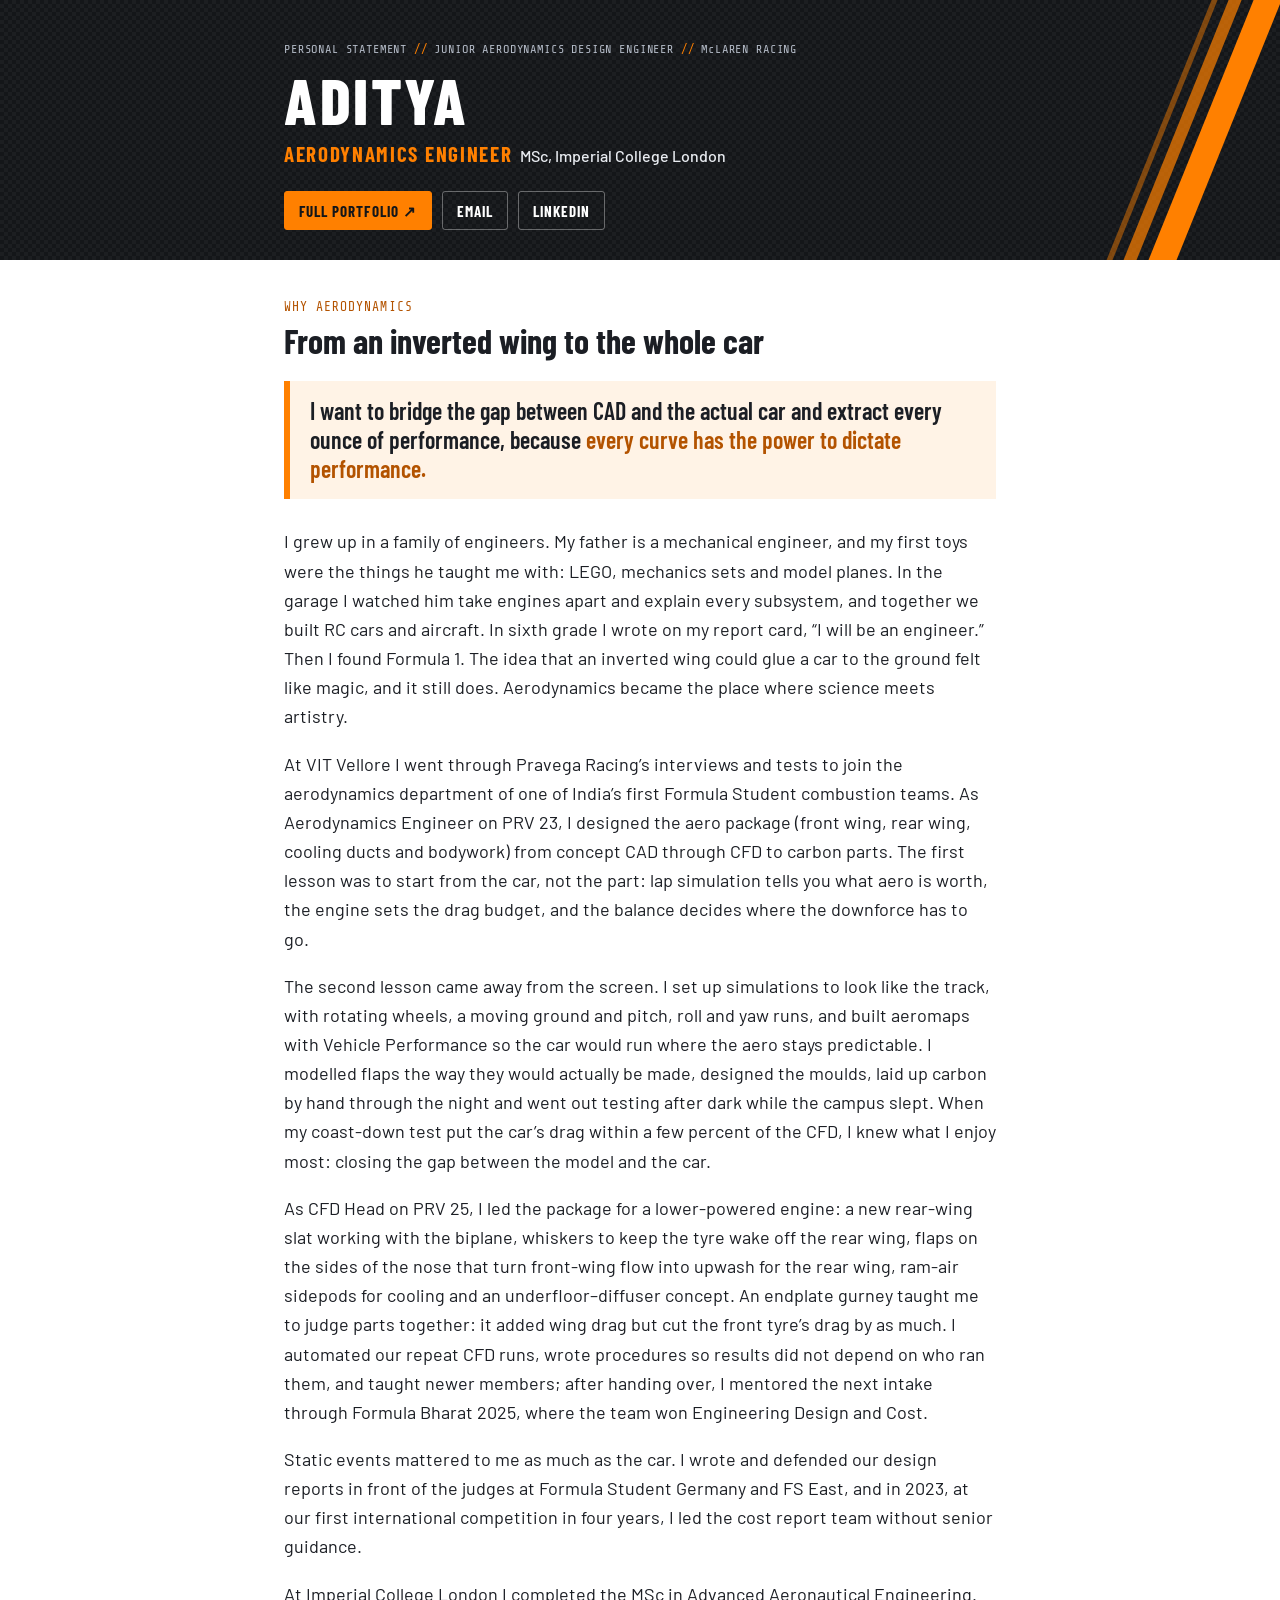
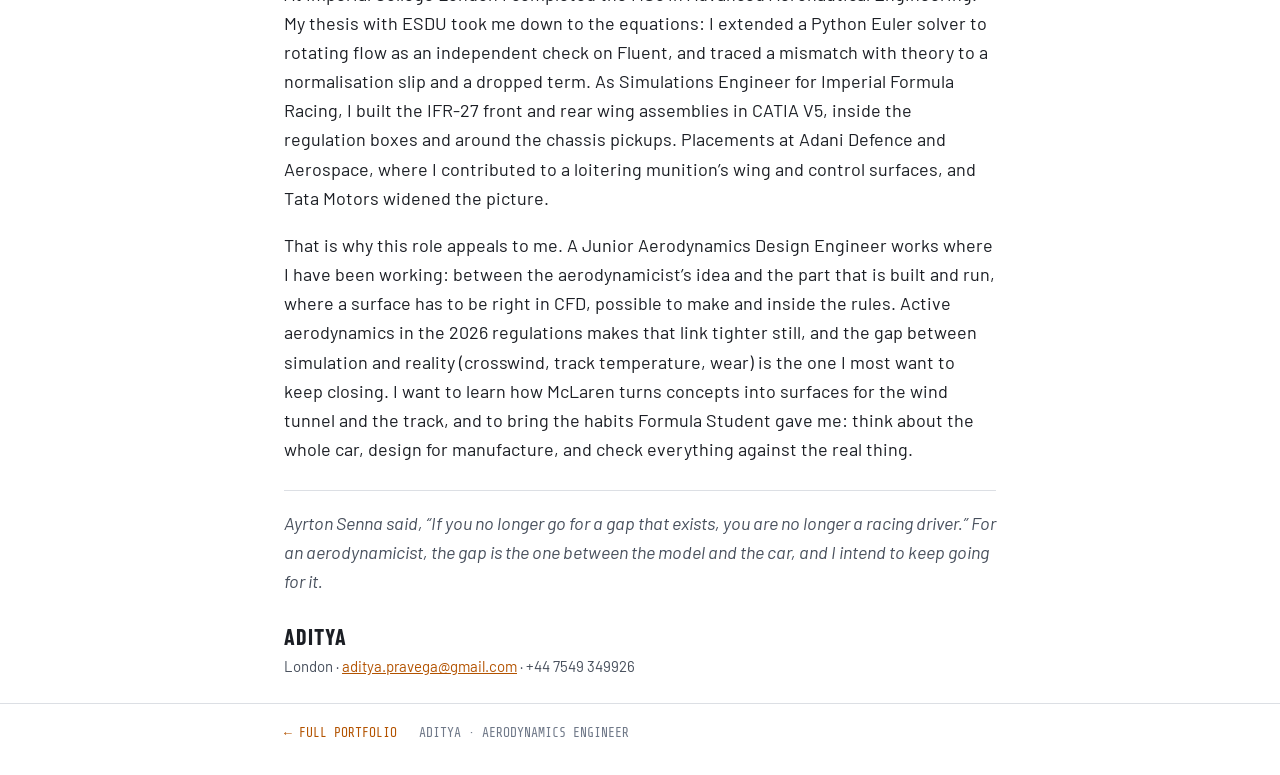
==== statement.html @ 050f0fa8 "Add personal statement page for the McLaren application Mobile-friendly statement.html linked from t" ====
<!doctype html>
<html lang="en-GB">
<head>
<meta charset="utf-8">
<meta name="viewport" content="width=device-width, initial-scale=1">
<title>Personal Statement — Aditya · Junior Aerodynamics Design Engineer</title>
<meta name="description" content="Personal statement by Aditya for the Junior Aerodynamics Design Engineer role at McLaren Racing.">
<meta name="author" content="Aditya">
<meta name="robots" content="noindex">
<meta property="og:title" content="Personal Statement — Aditya">
<meta property="og:description" content="Why aerodynamics, and how I take it from CAD to the car.">
<link rel="preconnect" href="https://fonts.googleapis.com">
<link rel="preconnect" href="https://fonts.gstatic.com" crossorigin>
<link href="https://fonts.googleapis.com/css2?family=Barlow+Condensed:wght@600;700;800&family=Barlow:ital,wght@0,400;0,500;0,600;1,400&family=Share+Tech+Mono&display=swap" rel="stylesheet">
<style>
  :root {
    --papaya: #FF8000; --papaya-ink: #B35300; --papaya-soft: #FFF3E6;
    --carbon: #141619; --ink: #1B1E24; --ink2: #474F5C; --ink3: #6F7888; --rule: #DCDFE4;
    --mono: "Share Tech Mono", ui-monospace, monospace;
    --cond: "Barlow Condensed", "Arial Narrow", sans-serif;
    --body: "Barlow", Arial, sans-serif;
  }
  * { box-sizing: border-box; }
  html { -webkit-text-size-adjust: 100%; }
  body { margin: 0; background: #fff; color: var(--ink); font-family: var(--body); font-size: 18px; line-height: 1.62; }
  a { color: var(--papaya-ink); }
  .hero { position: relative; overflow: hidden; color: #fff; background-color: var(--carbon);
    background-image: linear-gradient(45deg, rgba(255,255,255,.035) 25%, transparent 25%, transparent 75%, rgba(255,255,255,.035) 75%),
                      linear-gradient(45deg, rgba(255,255,255,.035) 25%, transparent 25%, transparent 75%, rgba(255,255,255,.035) 75%);
    background-size: 8px 8px; background-position: 0 0, 4px 4px; }
  .stripes { position: absolute; top: 0; bottom: 0; right: 4%; width: 140px; pointer-events: none; }
  .stripes i { position: absolute; top: -20px; bottom: -20px; transform: skewX(-22deg); background: var(--papaya); }
  .stripes i:nth-child(1) { right: 0; width: 28px; }
  .stripes i:nth-child(2) { right: 40px; width: 13px; opacity: .7; }
  .stripes i:nth-child(3) { right: 64px; width: 6px; opacity: .45; }
  .wrap { max-width: 760px; margin: 0 auto; padding: 0 24px; position: relative; }
  .hero .wrap { padding-top: 40px; padding-bottom: 30px; padding-right: 150px; }
  .eyebrow { font-family: var(--mono); font-size: 12px; letter-spacing: .07em; color: #B3BAC6; }
  .eyebrow b { color: var(--papaya); font-weight: 400; }
  h1 { font-family: var(--cond); font-weight: 800; font-size: 64px; line-height: .9; letter-spacing: .04em; margin: 12px 0 8px; }
  .role { font-family: var(--cond); font-weight: 700; font-size: 21px; letter-spacing: .08em; color: var(--papaya); }
  .role span { font-family: var(--body); font-weight: 500; font-size: 16px; letter-spacing: 0; color: #E9ECF1; margin-left: 8px; }
  .links { margin-top: 20px; display: flex; flex-wrap: wrap; gap: 10px; }
  .links a { font-family: var(--cond); font-weight: 700; font-size: 15px; letter-spacing: .07em; text-decoration: none; padding: 7px 14px 6px; border-radius: 3px; border: 1px solid rgba(255,255,255,.35); color: #fff; }
  .links a.primary { background: var(--papaya); border-color: var(--papaya); color: var(--carbon); }
  main .wrap { padding-top: 36px; padding-bottom: 24px; }
  .kicker { font-family: var(--mono); font-size: 13px; letter-spacing: .08em; color: var(--papaya-ink); }
  h2 { font-family: var(--cond); font-weight: 700; font-size: 34px; line-height: 1.05; margin: 6px 0 22px; }
  .pull { margin: 0 0 28px; background: var(--papaya-soft); border-left: 6px solid var(--papaya); padding: 16px 20px; font-family: var(--cond); font-weight: 600; font-size: 24px; line-height: 1.2; }
  .pull em { font-style: normal; color: var(--papaya-ink); }
  main p { margin: 0 0 18px; }
  .senna { margin: 26px 0 8px; padding-top: 18px; border-top: 1px solid var(--rule); font-style: italic; color: var(--ink2); }
  .sign { margin-top: 22px; font-family: var(--cond); font-weight: 700; font-size: 22px; letter-spacing: .06em; }
  .sign span { display: block; font-family: var(--body); font-weight: 400; font-size: 15px; letter-spacing: 0; color: var(--ink2); }
  footer { border-top: 1px solid var(--rule); }
  footer .wrap { padding-top: 18px; padding-bottom: 32px; display: flex; flex-wrap: wrap; gap: 8px 22px; font-family: var(--mono); font-size: 13px; color: var(--ink3); }
  footer a { text-decoration: none; }
  @media (max-width: 600px) {
    body { font-size: 16.5px; }
    .hero .wrap { padding: 28px 20px 24px; }
    .stripes { width: 80px; right: 0; opacity: .55; }
    h1 { font-size: 46px; }
    .role span { display: block; margin: 4px 0 0; }
    .wrap { padding-left: 20px; padding-right: 20px; }
    h2 { font-size: 28px; }
    .pull { font-size: 20px; padding: 14px 16px; }
  }
  @media print {
    .links { display: none; }
    body { font-size: 11pt; -webkit-print-color-adjust: exact; print-color-adjust: exact; }
  }
</style>
</head>
<body>
<header class="hero">
  <div class="stripes"><i></i><i></i><i></i></div>
  <div class="wrap">
    <div class="eyebrow">PERSONAL STATEMENT <b>//</b> JUNIOR AERODYNAMICS DESIGN ENGINEER <b>//</b> McLAREN RACING</div>
    <h1>ADITYA</h1>
    <div class="role">AERODYNAMICS ENGINEER<span>MSc, Imperial College London</span></div>
    <nav class="links">
      <a class="primary" href="./">FULL PORTFOLIO ↗</a>
      <a href="mailto:aditya.pravega@gmail.com">EMAIL</a>
      <a href="https://www.linkedin.com/in/aditya-kumar-747bcr7">LINKEDIN</a>
    </nav>
  </div>
</header>
<main>
  <div class="wrap">
    <div class="kicker">WHY AERODYNAMICS</div>
    <h2>From an inverted wing to the whole car</h2>
    <p class="pull">I want to bridge the gap between CAD and the actual car and extract every ounce of performance, because <em>every curve has the power to dictate performance.</em></p>
      <p>I grew up in a family of engineers. My father is a mechanical engineer, and my first toys were the things he taught me with: LEGO, mechanics sets and model planes. In the garage I watched him take engines apart and explain every subsystem, and together we built RC cars and aircraft. In sixth grade I wrote on my report card, “I will be an engineer.” Then I found Formula 1. The idea that an inverted wing could glue a car to the ground felt like magic, and it still does. Aerodynamics became the place where science meets artistry.</p>
      <p>At VIT Vellore I went through Pravega Racing’s interviews and tests to join the aerodynamics department of one of India’s first Formula Student combustion teams. As Aerodynamics Engineer on PRV 23, I designed the aero package (front wing, rear wing, cooling ducts and bodywork) from concept CAD through CFD to carbon parts. The first lesson was to start from the car, not the part: lap simulation tells you what aero is worth, the engine sets the drag budget, and the balance decides where the downforce has to go.</p>
      <p>The second lesson came away from the screen. I set up simulations to look like the track, with rotating wheels, a moving ground and pitch, roll and yaw runs, and built aeromaps with Vehicle Performance so the car would run where the aero stays predictable. I modelled flaps the way they would actually be made, designed the moulds, laid up carbon by hand through the night and went out testing after dark while the campus slept. When my coast-down test put the car’s drag within a few percent of the CFD, I knew what I enjoy most: closing the gap between the model and the car.</p>
      <p>As CFD Head on PRV 25, I led the package for a lower-powered engine: a new rear-wing slat working with the biplane, whiskers to keep the tyre wake off the rear wing, flaps on the sides of the nose that turn front-wing flow into upwash for the rear wing, ram-air sidepods for cooling and an underfloor–diffuser concept. An endplate gurney taught me to judge parts together: it added wing drag but cut the front tyre’s drag by as much. I automated our repeat CFD runs, wrote procedures so results did not depend on who ran them, and taught newer members; after handing over, I mentored the next intake through Formula Bharat 2025, where the team won Engineering Design and Cost.</p>
      <p>Static events mattered to me as much as the car. I wrote and defended our design reports in front of the judges at Formula Student Germany and FS East, and in 2023, at our first international competition in four years, I led the cost report team without senior guidance.</p>
      <p>At Imperial College London I completed the MSc in Advanced Aeronautical Engineering. My thesis with ESDU took me down to the equations: I extended a Python Euler solver to rotating flow as an independent check on Fluent, and traced a mismatch with theory to a normalisation slip and a dropped term. As Simulations Engineer for Imperial Formula Racing, I built the IFR-27 front and rear wing assemblies in CATIA V5, inside the regulation boxes and around the chassis pickups. Placements at Adani Defence and Aerospace, where I contributed to a loitering munition’s wing and control surfaces, and Tata Motors widened the picture.</p>
      <p>That is why this role appeals to me. A Junior Aerodynamics Design Engineer works where I have been working: between the aerodynamicist’s idea and the part that is built and run, where a surface has to be right in CFD, possible to make and inside the rules. Active aerodynamics in the 2026 regulations makes that link tighter still, and the gap between simulation and reality (crosswind, track temperature, wear) is the one I most want to keep closing. I want to learn how McLaren turns concepts into surfaces for the wind tunnel and the track, and to bring the habits Formula Student gave me: think about the whole car, design for manufacture, and check everything against the real thing.</p>
      <p class="senna">Ayrton Senna said, “If you no longer go for a gap that exists, you are no longer a racing driver.” For an aerodynamicist, the gap is the one between the model and the car, and I intend to keep going for it.</p>
    <div class="sign">ADITYA<span>London · <a href="mailto:aditya.pravega@gmail.com">aditya.pravega@gmail.com</a> · +44 7549 349926</span></div>
  </div>
</main>
<footer>
  <div class="wrap"><a href="./">← FULL PORTFOLIO</a><span>ADITYA · AERODYNAMICS ENGINEER</span></div>
</footer>
</body>
</html>
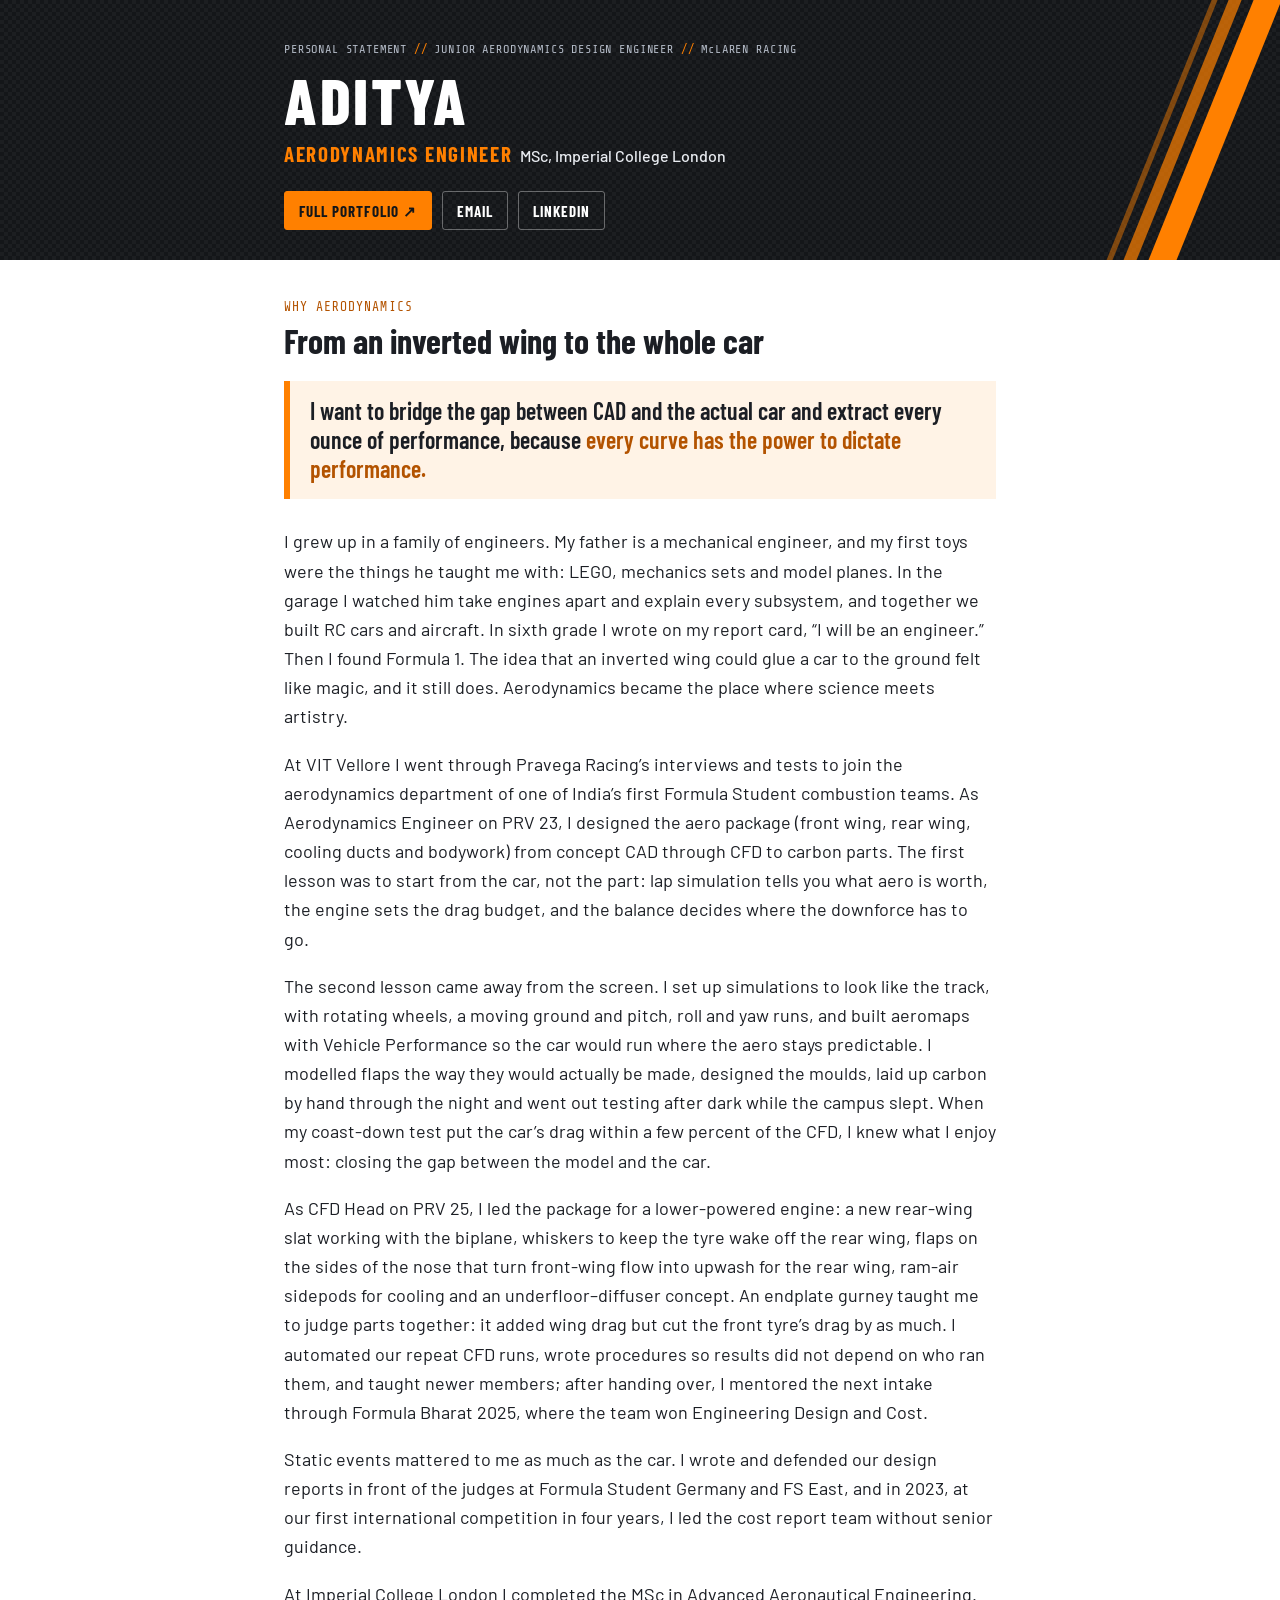
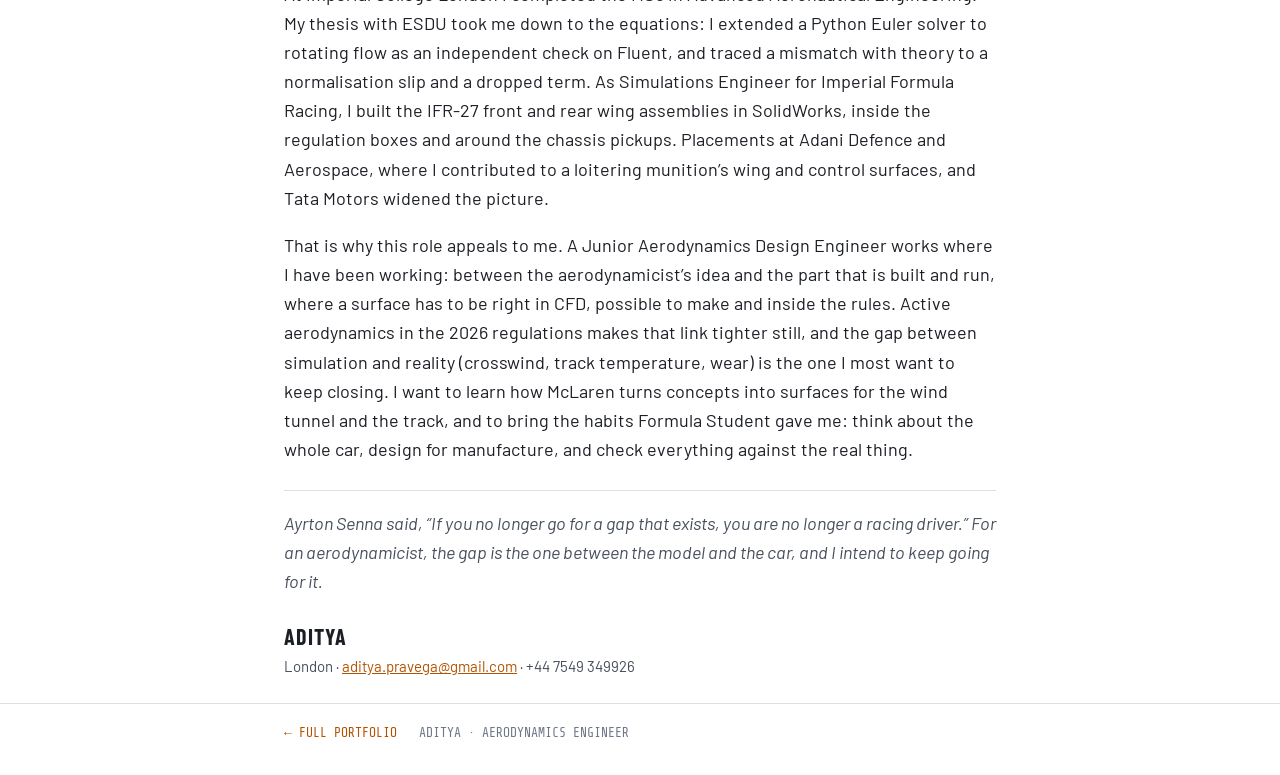
==== commit b0cd97bd: "Correct CAD tools and rear wing mount figures - IFR-27 wings were modelled in SolidWorks, not CATIA " ====
--- a/statement.html
+++ b/statement.html
@@ -95,7 +95,7 @@
       <p>The second lesson came away from the screen. I set up simulations to look like the track, with rotating wheels, a moving ground and pitch, roll and yaw runs, and built aeromaps with Vehicle Performance so the car would run where the aero stays predictable. I modelled flaps the way they would actually be made, designed the moulds, laid up carbon by hand through the night and went out testing after dark while the campus slept. When my coast-down test put the car’s drag within a few percent of the CFD, I knew what I enjoy most: closing the gap between the model and the car.</p>
       <p>As CFD Head on PRV 25, I led the package for a lower-powered engine: a new rear-wing slat working with the biplane, whiskers to keep the tyre wake off the rear wing, flaps on the sides of the nose that turn front-wing flow into upwash for the rear wing, ram-air sidepods for cooling and an underfloor–diffuser concept. An endplate gurney taught me to judge parts together: it added wing drag but cut the front tyre’s drag by as much. I automated our repeat CFD runs, wrote procedures so results did not depend on who ran them, and taught newer members; after handing over, I mentored the next intake through Formula Bharat 2025, where the team won Engineering Design and Cost.</p>
       <p>Static events mattered to me as much as the car. I wrote and defended our design reports in front of the judges at Formula Student Germany and FS East, and in 2023, at our first international competition in four years, I led the cost report team without senior guidance.</p>
-      <p>At Imperial College London I completed the MSc in Advanced Aeronautical Engineering. My thesis with ESDU took me down to the equations: I extended a Python Euler solver to rotating flow as an independent check on Fluent, and traced a mismatch with theory to a normalisation slip and a dropped term. As Simulations Engineer for Imperial Formula Racing, I built the IFR-27 front and rear wing assemblies in CATIA V5, inside the regulation boxes and around the chassis pickups. Placements at Adani Defence and Aerospace, where I contributed to a loitering munition’s wing and control surfaces, and Tata Motors widened the picture.</p>
+      <p>At Imperial College London I completed the MSc in Advanced Aeronautical Engineering. My thesis with ESDU took me down to the equations: I extended a Python Euler solver to rotating flow as an independent check on Fluent, and traced a mismatch with theory to a normalisation slip and a dropped term. As Simulations Engineer for Imperial Formula Racing, I built the IFR-27 front and rear wing assemblies in SolidWorks, inside the regulation boxes and around the chassis pickups. Placements at Adani Defence and Aerospace, where I contributed to a loitering munition’s wing and control surfaces, and Tata Motors widened the picture.</p>
       <p>That is why this role appeals to me. A Junior Aerodynamics Design Engineer works where I have been working: between the aerodynamicist’s idea and the part that is built and run, where a surface has to be right in CFD, possible to make and inside the rules. Active aerodynamics in the 2026 regulations makes that link tighter still, and the gap between simulation and reality (crosswind, track temperature, wear) is the one I most want to keep closing. I want to learn how McLaren turns concepts into surfaces for the wind tunnel and the track, and to bring the habits Formula Student gave me: think about the whole car, design for manufacture, and check everything against the real thing.</p>
       <p class="senna">Ayrton Senna said, “If you no longer go for a gap that exists, you are no longer a racing driver.” For an aerodynamicist, the gap is the one between the model and the car, and I intend to keep going for it.</p>
     <div class="sign">ADITYA<span>London · <a href="mailto:aditya.pravega@gmail.com">aditya.pravega@gmail.com</a> · +44 7549 349926</span></div>
